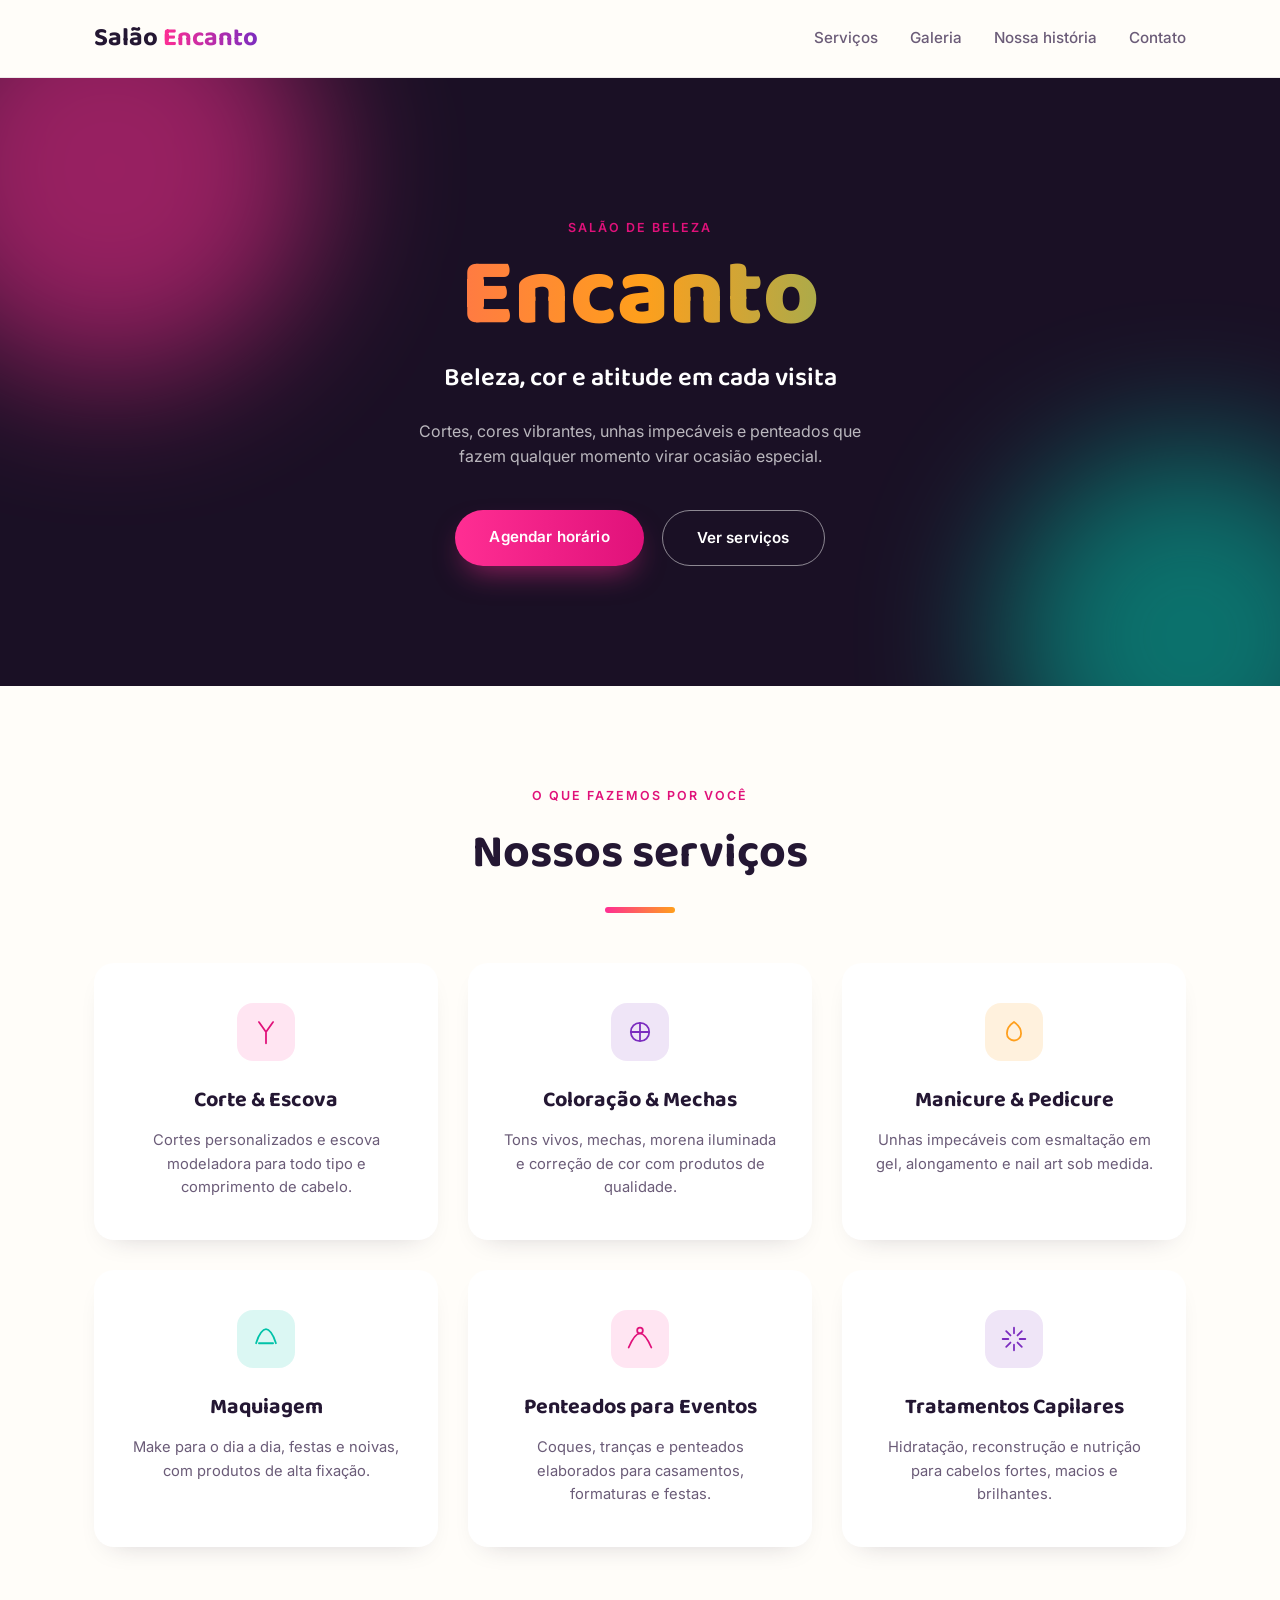
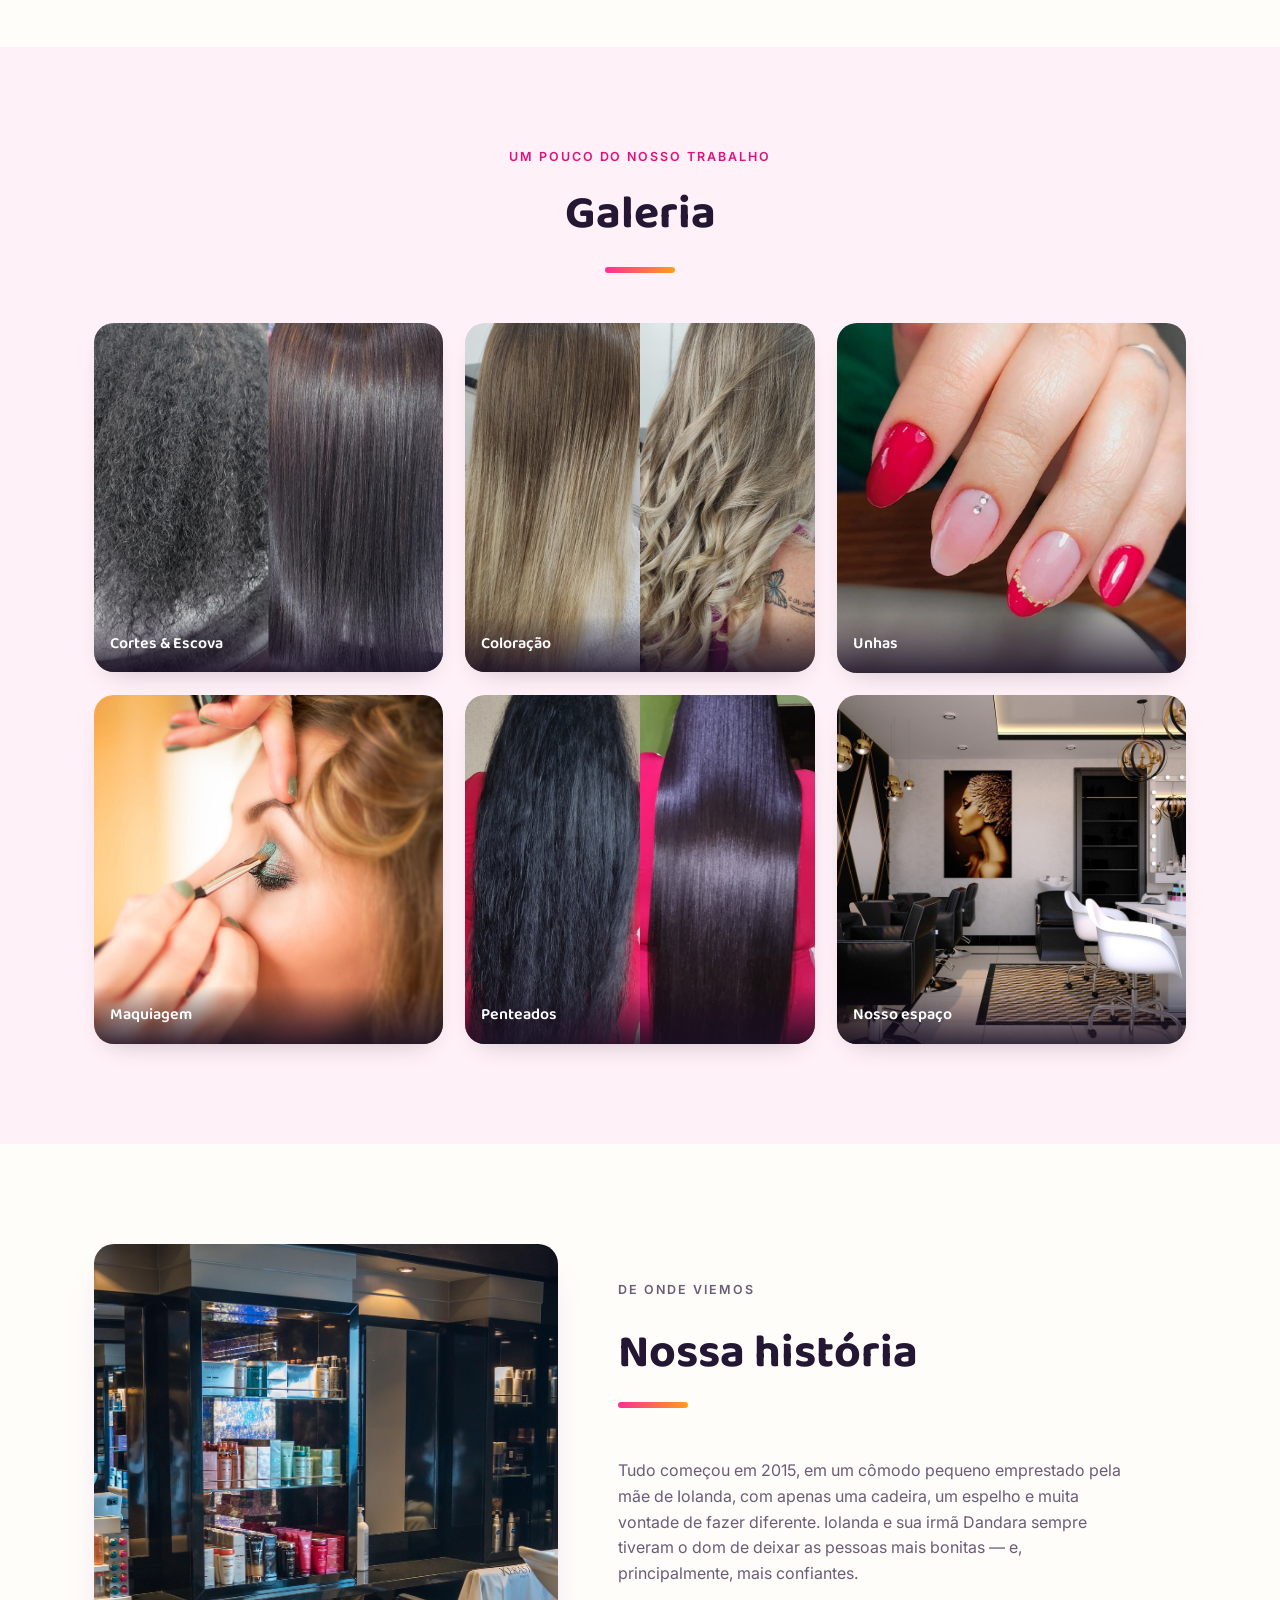
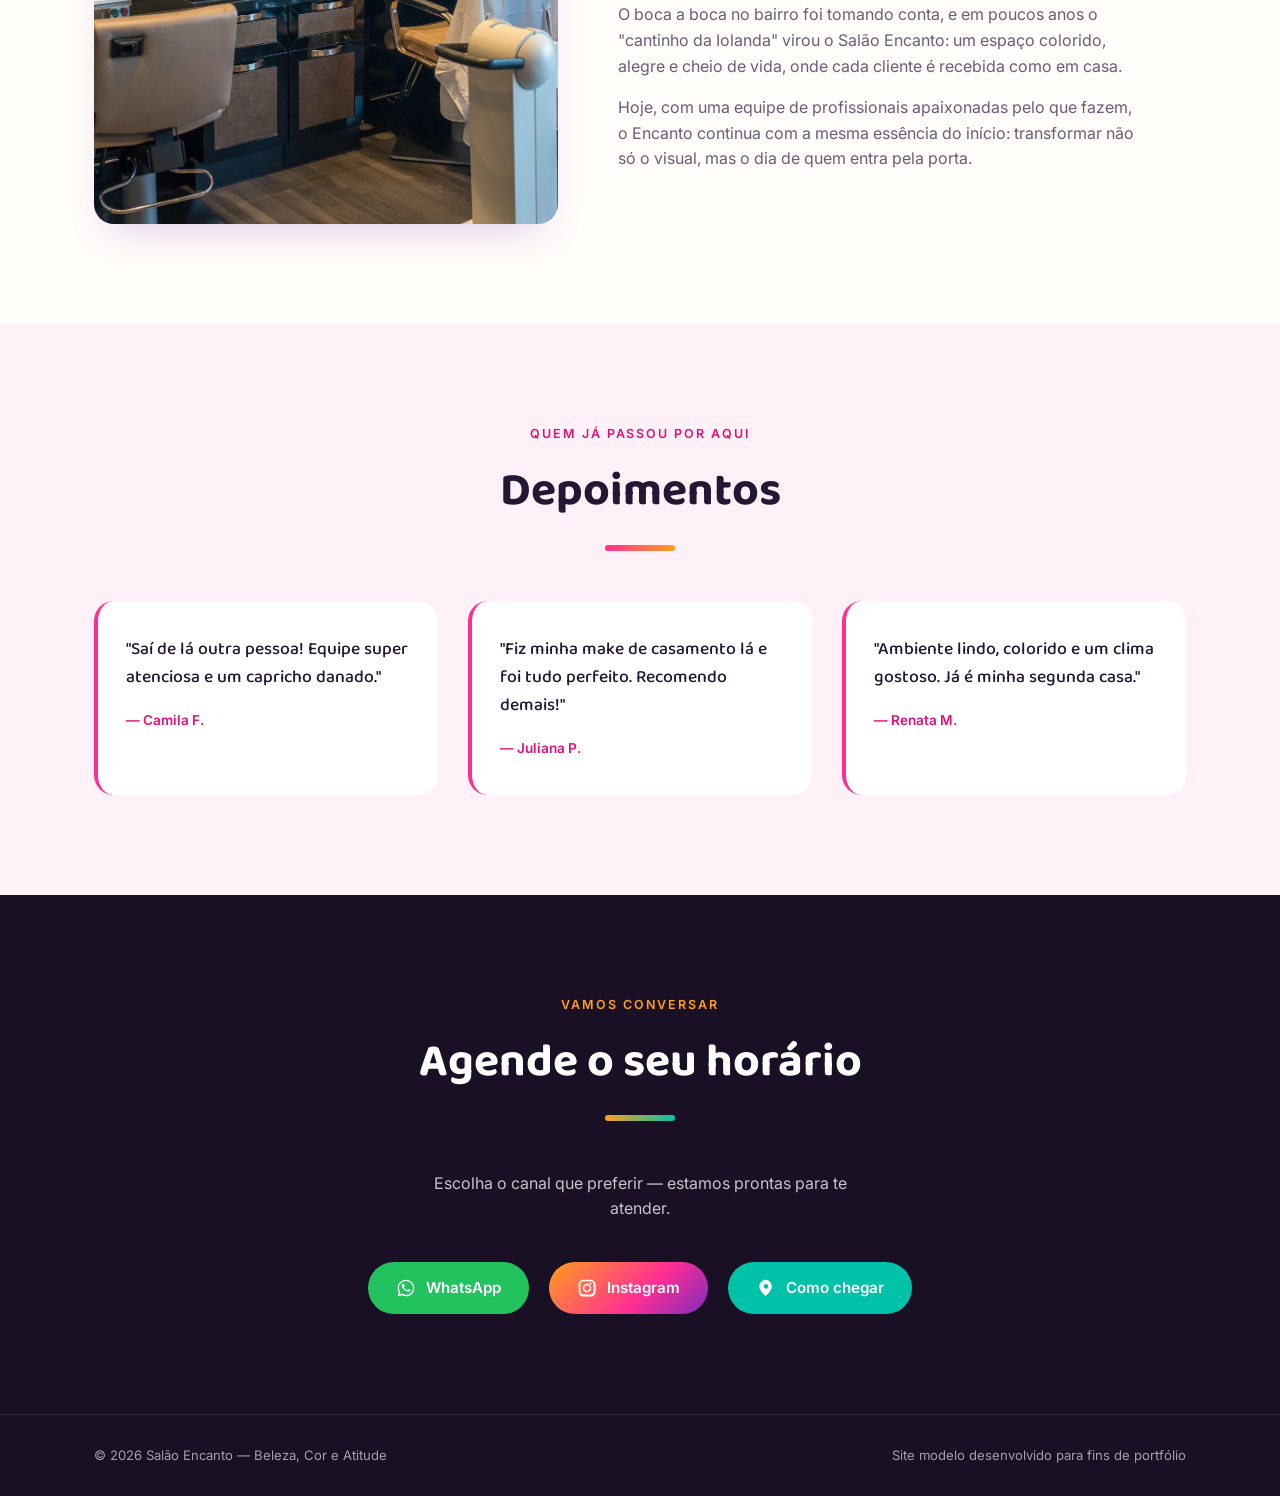
==== negocios-locais/Salão de Beleza/index.html @ fa73af47 "atualizando portfólio" ====
<!DOCTYPE html>
<html lang="pt-BR">
<head>
<meta charset="UTF-8">
<meta name="viewport" content="width=device-width, initial-scale=1.0">
<title>Salão Encanto | Beleza, Cor e Atitude</title>
<link rel="preconnect" href="https://fonts.googleapis.com">
<link rel="preconnect" href="https://fonts.gstatic.com" crossorigin>
<link href="https://fonts.googleapis.com/css2?family=Baloo+2:wght@500;600;700;800&family=Inter:wght@300;400;500;600&display=swap" rel="stylesheet">
<link rel="stylesheet" href="style.css">
</head>
<body>

<!-- ===== CABEÇALHO ===== -->
<header class="header">
  <div class="container header__inner">
    <a href="#topo" class="logo">Salão <span>Encanto</span></a>

    <nav class="nav" id="nav">
      <a href="#servicos">Serviços</a>
      <a href="#galeria">Galeria</a>
      <a href="#historia">Nossa história</a>
      <a href="#contato">Contato</a>
    </nav>

    <button class="nav-toggle" id="navToggle" aria-label="Abrir menu" aria-expanded="false">
      <span></span><span></span><span></span>
    </button>
  </div>
</header>

<!-- ===== HERO ===== -->
<section class="hero" id="topo">
  <div class="hero__blob hero__blob--1" aria-hidden="true"></div>
  <div class="hero__blob hero__blob--2" aria-hidden="true"></div>

  <div class="container hero__content">
    <p class="eyebrow">Salão de Beleza</p>
    <h1>Encanto</h1>
    <p class="hero__subtitle">Beleza, cor e atitude em cada visita</p>
    <p class="hero__text">
      Cortes, cores vibrantes, unhas impecáveis e penteados que fazem
      qualquer momento virar ocasião especial.
    </p>
    <div class="hero__actions">
      <a href="https://wa.me/5500000000000" class="btn btn--primary" target="_blank" rel="noopener">Agendar horário</a>
      <a href="#servicos" class="btn btn--ghost">Ver serviços</a>
    </div>
  </div>
</section>

<!-- ===== SERVIÇOS ===== -->
<section class="section" id="servicos">
  <div class="container">
    <p class="eyebrow eyebrow--center">O que fazemos por você</p>
    <h2 class="section-title">Nossos serviços</h2>

    <div class="cards">

      <article class="card">
        <div class="card__icon card__icon--pink">
          <svg viewBox="0 0 48 48" fill="none"><path d="M14 10 L24 24 L34 10 M24 24 L24 40" stroke="currentColor" stroke-width="2.5" stroke-linecap="round" stroke-linejoin="round"/></svg>
        </div>
        <h3>Corte &amp; Escova</h3>
        <p>Cortes personalizados e escova modeladora para todo tipo e comprimento de cabelo.</p>
      </article>

      <article class="card">
        <div class="card__icon card__icon--purple">
          <svg viewBox="0 0 48 48" fill="none"><circle cx="24" cy="24" r="13" stroke="currentColor" stroke-width="2.5"/><path d="M24 11v26M11 24h26" stroke="currentColor" stroke-width="2.5"/></svg>
        </div>
        <h3>Coloração &amp; Mechas</h3>
        <p>Tons vivos, mechas, morena iluminada e correção de cor com produtos de qualidade.</p>
      </article>

      <article class="card">
        <div class="card__icon card__icon--orange">
          <svg viewBox="0 0 48 48" fill="none"><path d="M24 10c-6 4-10 10-10 16a10 10 0 0 0 20 0c0-6-4-12-10-16Z" stroke="currentColor" stroke-width="2.5"/></svg>
        </div>
        <h3>Manicure &amp; Pedicure</h3>
        <p>Unhas impecáveis com esmaltação em gel, alongamento e nail art sob medida.</p>
      </article>

      <article class="card">
        <div class="card__icon card__icon--teal">
          <svg viewBox="0 0 48 48" fill="none"><path d="M10 30c4-14 10-20 14-20s10 6 14 20" stroke="currentColor" stroke-width="2.5" stroke-linecap="round"/><path d="M14 30h20" stroke="currentColor" stroke-width="2.5" stroke-linecap="round"/></svg>
        </div>
        <h3>Maquiagem</h3>
        <p>Make para o dia a dia, festas e noivas, com produtos de alta fixação.</p>
      </article>

      <article class="card">
        <div class="card__icon card__icon--pink">
          <svg viewBox="0 0 48 48" fill="none"><path d="M8 36c6-14 12-20 16-20s10 6 16 20" stroke="currentColor" stroke-width="2.5" stroke-linecap="round"/><circle cx="24" cy="12" r="4" stroke="currentColor" stroke-width="2.5"/></svg>
        </div>
        <h3>Penteados para Eventos</h3>
        <p>Coques, tranças e penteados elaborados para casamentos, formaturas e festas.</p>
      </article>

      <article class="card">
        <div class="card__icon card__icon--purple">
          <svg viewBox="0 0 48 48" fill="none"><path d="M24 8v8M24 32v8M8 24h8M32 24h8M13 13l6 6M29 29l6 6M35 13l-6 6M19 29l-6 6" stroke="currentColor" stroke-width="2.5" stroke-linecap="round"/></svg>
        </div>
        <h3>Tratamentos Capilares</h3>
        <p>Hidratação, reconstrução e nutrição para cabelos fortes, macios e brilhantes.</p>
      </article>

    </div>
  </div>
</section>

<!-- ===== GALERIA ===== -->
<section class="section section--alt" id="galeria">
  <div class="container">
    <p class="eyebrow eyebrow--center">Um pouco do nosso trabalho</p>
    <h2 class="section-title">Galeria</h2>

    <div class="gallery">
      <figure class="gallery__item">
        <img src="imagens/cabelo-foto02.jfif" alt="Corte de cabelo feminino moderno">
        <figcaption>Cortes &amp; Escova</figcaption>
      </figure>
      <figure class="gallery__item">
        <img src="imagens/cabelo-foto06.jfif" alt="Coloração de cabelo vibrante">
        <figcaption>Coloração</figcaption>
      </figure>
      <figure class="gallery__item">
        <img src="imagens/unha-foto05.jfif" alt="Manicure colorida">
        <figcaption>Unhas</figcaption>
      </figure>
      <figure class="gallery__item">
        <img src="imagens/maquiagem.jpg" alt="Maquiagem para festa">
        <figcaption>Maquiagem</figcaption>
      </figure>
      <figure class="gallery__item">
        <img src="imagens/cabelo-foto04.jfif" alt="Penteado para evento">
        <figcaption>Penteados</figcaption>
      </figure>
      <figure class="gallery__item">
        <img src="imagens/espaço.jpg" alt="Ambiente interno do salão">
        <figcaption>Nosso espaço</figcaption>
      </figure>
    </div>
  </div>
</section>

<!-- ===== NOSSA HISTÓRIA ===== -->
<section class="section" id="historia">
  <div class="container story">
    <div class="story__frame" aria-hidden="true">
      <img src="imagens/salão.jpg" alt="Fachada do Salão Encanto">
    </div>
    <div class="story__text">
      <p class="eyebrow">De onde viemos</p>
      <h2 class="section-title section-title--left">Nossa história</h2>
      <p>
        Tudo começou em 2015, em um cômodo pequeno emprestado pela mãe de
        Iolanda, com apenas uma cadeira, um espelho e muita vontade de fazer
        diferente. Iolanda e sua irmã Dandara sempre tiveram o dom de deixar
        as pessoas mais bonitas — e, principalmente, mais confiantes.
      </p>
      <p>
        O boca a boca no bairro foi tomando conta, e em poucos anos o
        "cantinho da Iolanda" virou o Salão Encanto: um espaço colorido,
        alegre e cheio de vida, onde cada cliente é recebida como em casa.
      </p>
      <p>
        Hoje, com uma equipe de profissionais apaixonadas pelo que fazem, o
        Encanto continua com a mesma essência do início: transformar não só
        o visual, mas o dia de quem entra pela porta.
      </p>
    </div>
  </div>
</section>

<!-- ===== DEPOIMENTOS ===== -->
<section class="section section--alt" id="depoimentos">
  <div class="container">
    <p class="eyebrow eyebrow--center">Quem já passou por aqui</p>
    <h2 class="section-title">Depoimentos</h2>

    <div class="testimonials">
      <blockquote class="testimonial">
        <p>"Saí de lá outra pessoa! Equipe super atenciosa e um capricho danado."</p>
        <cite>— Camila F.</cite>
      </blockquote>
      <blockquote class="testimonial">
        <p>"Fiz minha make de casamento lá e foi tudo perfeito. Recomendo demais!"</p>
        <cite>— Juliana P.</cite>
      </blockquote>
      <blockquote class="testimonial">
        <p>"Ambiente lindo, colorido e um clima gostoso. Já é minha segunda casa."</p>
        <cite>— Renata M.</cite>
      </blockquote>
    </div>
  </div>
</section>

<!-- ===== CONTATO ===== -->
<section class="section section--dark" id="contato">
  <div class="container contact">
    <p class="eyebrow eyebrow--center eyebrow--light">Vamos conversar</p>
    <h2 class="section-title section-title--light">Agende o seu horário</h2>
    <p class="contact__text">
      Escolha o canal que preferir — estamos prontas para te atender.
    </p>

    <div class="contact__buttons">
      <a href="https://wa.me/5500000000000" class="contact-btn contact-btn--whatsapp" target="_blank" rel="noopener">
        <svg viewBox="0 0 24 24" fill="currentColor"><path d="M17.5 14.4c-.3-.1-1.7-.8-1.9-.9-.3-.1-.5-.1-.6.1-.2.3-.7.9-.9 1-.2.2-.3.2-.6.1-.3-.1-1.2-.4-2.3-1.4-.9-.8-1.4-1.7-1.6-2-.2-.3 0-.5.1-.6.1-.1.3-.3.4-.5.1-.1.2-.3.3-.4.1-.2 0-.4 0-.5-.1-.1-.6-1.5-.8-2-.2-.5-.4-.4-.6-.4h-.5c-.2 0-.5.1-.7.3-.2.3-.9.9-.9 2.1 0 1.2.9 2.4 1 2.6.1.2 1.8 2.8 4.4 3.8.6.3 1.1.4 1.5.5.6.2 1.2.2 1.6.1.5-.1 1.7-.7 1.9-1.3.2-.6.2-1.1.2-1.3-.1-.1-.3-.2-.6-.3ZM12 2C6.5 2 2 6.5 2 12c0 1.8.5 3.6 1.4 5.1L2 22l5.1-1.3C8.6 21.5 10.3 22 12 22c5.5 0 10-4.5 10-10S17.5 2 12 2Zm0 18c-1.6 0-3.1-.4-4.5-1.2l-.3-.2-3 .8.8-3-.2-.3C4 14.8 3.6 13.4 3.6 12c0-4.6 3.8-8.4 8.4-8.4s8.4 3.8 8.4 8.4-3.8 8.4-8.4 8.4Z"/></svg>
        <span>WhatsApp</span>
      </a>

      <a href="https://instagram.com/salaoencanto.oficial" class="contact-btn contact-btn--instagram" target="_blank" rel="noopener">
        <svg viewBox="0 0 24 24" fill="currentColor"><path d="M12 2c-2.7 0-3.1 0-4.1.1-1.1 0-1.8.2-2.5.5-.7.3-1.2.6-1.8 1.2-.6.6-.9 1.1-1.2 1.8-.3.7-.4 1.4-.5 2.5C2 9.1 2 9.5 2 12.2s0 3.1.1 4.1c0 1.1.2 1.8.5 2.5.3.7.6 1.2 1.2 1.8.6.6 1.1.9 1.8 1.2.7.3 1.4.4 2.5.5 1 0 1.4.1 4.1.1s3.1 0 4.1-.1c1.1 0 1.8-.2 2.5-.5.7-.3 1.2-.6 1.8-1.2.6-.6.9-1.1 1.2-1.8.3-.7.4-1.4.5-2.5 0-1 .1-1.4.1-4.1s0-3.1-.1-4.1c0-1.1-.2-1.8-.5-2.5-.3-.7-.6-1.2-1.2-1.8-.6-.6-1.1-.9-1.8-1.2-.7-.3-1.4-.4-2.5-.5C15.1 2 14.7 2 12 2Zm0 1.8c2.6 0 3 0 4 .1.9 0 1.5.2 1.8.3.5.2.8.4 1.1.7.3.3.5.6.7 1.1.2.4.3.9.3 1.8.1 1 .1 1.4.1 4s0 3-.1 4c0 .9-.2 1.5-.3 1.8-.2.5-.4.8-.7 1.1-.3.3-.6.5-1.1.7-.4.2-.9.3-1.8.3-1 .1-1.4.1-4 .1s-3 0-4-.1c-.9 0-1.5-.2-1.8-.3-.5-.2-.8-.4-1.1-.7-.3-.3-.5-.6-.7-1.1-.2-.4-.3-.9-.3-1.8-.1-1-.1-1.4-.1-4s0-3 .1-4c0-.9.2-1.5.3-1.8.2-.5.4-.8.7-1.1.3-.3.6-.5 1.1-.7.4-.2.9-.3 1.8-.3 1-.1 1.4-.1 4-.1Zm0 3.1a5.1 5.1 0 1 0 0 10.2 5.1 5.1 0 0 0 0-10.2Zm0 8.4a3.3 3.3 0 1 1 0-6.6 3.3 3.3 0 0 1 0 6.6Zm5.3-8.6a1.2 1.2 0 1 1-2.4 0 1.2 1.2 0 0 1 2.4 0Z"/></svg>
        <span>Instagram</span>
      </a>

      <a href="https://maps.google.com/?q=Salao+Encanto" class="contact-btn contact-btn--maps" target="_blank" rel="noopener">
        <svg viewBox="0 0 24 24" fill="currentColor"><path d="M12 2C7.6 2 4 5.6 4 10c0 5.4 6.8 11.2 7.1 11.4.3.2.5.2.8 0C12.2 21.2 19 15.4 19 10c0-4.4-3.6-8-7-8Zm0 10.8a2.8 2.8 0 1 1 0-5.6 2.8 2.8 0 0 1 0 5.6Z"/></svg>
        <span>Como chegar</span>
      </a>
    </div>
  </div>
</section>

<!-- ===== RODAPÉ ===== -->
<footer class="footer">
  <div class="container footer__inner">
    <p>&copy; 2026 Salão Encanto — Beleza, Cor e Atitude</p>
    <p class="footer__made">Site modelo desenvolvido para fins de portfólio</p>
  </div>
</footer>

<script>
  const navToggle = document.getElementById('navToggle');
  const nav = document.getElementById('nav');
  navToggle.addEventListener('click', () => {
    const isOpen = nav.classList.toggle('nav--open');
    navToggle.classList.toggle('nav-toggle--active', isOpen);
    navToggle.setAttribute('aria-expanded', isOpen);
  });
  nav.querySelectorAll('a').forEach(link => {
    link.addEventListener('click', () => {
      nav.classList.remove('nav--open');
      navToggle.classList.remove('nav-toggle--active');
      navToggle.setAttribute('aria-expanded', false);
    });
  });
</script>

</body>
</html>
---- negocios-locais/Salão de Beleza/style.css ----
/* =========================================================
   TOKENS — paleta viva, tipografia e espaçamentos
========================================================= */
:root {
  --bg: #FFFDF9;
  --bg-alt: #FFF1F7;
  --dark: #1A1025;

  --pink: #FF2E93;
  --pink-deep: #E0117A;
  --purple: #7B2CBF;
  --orange: #FF9F1C;
  --teal: #00C2A8;

  --ink: #241733;
  --ink-soft: #6B5C78;
  --white: #FFFFFF;

  --font-display: 'Baloo 2', sans-serif;
  --font-body: 'Inter', sans-serif;

  --radius: 20px;
  --container: 1140px;
  --shadow: 0 20px 40px -18px rgba(123, 44, 191, 0.28);
}

* { box-sizing: border-box; margin: 0; padding: 0; }

html { scroll-behavior: smooth; }

body {
  font-family: var(--font-body);
  color: var(--ink);
  background: var(--bg);
  line-height: 1.6;
  font-weight: 400;
}

img { max-width: 100%; display: block; }
a { text-decoration: none; color: inherit; }

.container {
  max-width: var(--container);
  margin: 0 auto;
  padding: 0 24px;
}

@media (prefers-reduced-motion: reduce) {
  html { scroll-behavior: auto; }
  * { animation-duration: 0.001ms !important; transition-duration: 0.001ms !important; }
}

a:focus-visible,
button:focus-visible {
  outline: 2px solid var(--pink-deep);
  outline-offset: 3px;
}

/* =========================================================
   TÍTULOS
========================================================= */
.eyebrow {
  font-family: var(--font-body);
  text-transform: uppercase;
  letter-spacing: 0.16em;
  font-size: 0.78rem;
  color: var(--pink-deep);
  font-weight: 600;
  margin-bottom: 10px;
}

.eyebrow--center { text-align: center; }
.eyebrow--light { color: var(--orange); }

.section-title {
  font-family: var(--font-display);
  font-size: clamp(2rem, 4vw, 2.9rem);
  font-weight: 700;
  color: var(--ink);
  text-align: center;
  position: relative;
  padding-bottom: 22px;
  margin-bottom: 50px;
}

/* assinatura visual: um traço grosso e colorido em degradê,
   remetendo a um risco de batom / esmalte */
.section-title::after {
  content: "";
  position: absolute;
  bottom: 0;
  left: 50%;
  transform: translateX(-50%);
  width: 70px;
  height: 6px;
  border-radius: 999px;
  background: linear-gradient(90deg, var(--pink), var(--orange));
}

.section-title--left { text-align: left; padding-bottom: 18px; }
.section-title--left::after { left: 0; transform: none; }

.section-title--light { color: var(--white); }
.section-title--light::after { background: linear-gradient(90deg, var(--orange), var(--teal)); }

/* =========================================================
   CABEÇALHO
========================================================= */
.header {
  position: sticky;
  top: 0;
  z-index: 100;
  background: rgba(255, 253, 249, 0.92);
  backdrop-filter: blur(8px);
  border-bottom: 1px solid rgba(36, 23, 51, 0.08);
}

.header__inner {
  display: flex;
  align-items: center;
  justify-content: space-between;
  padding-top: 18px;
  padding-bottom: 18px;
}

.logo {
  font-family: var(--font-display);
  font-size: 1.6rem;
  font-weight: 700;
  color: var(--ink);
}

.logo span {
  background: linear-gradient(90deg, var(--pink), var(--purple));
  -webkit-background-clip: text;
  background-clip: text;
  color: transparent;
}

.nav { display: flex; gap: 32px; }

.nav a {
  font-size: 0.95rem;
  font-weight: 500;
  color: var(--ink-soft);
  transition: color 0.2s ease;
}

.nav a:hover { color: var(--pink-deep); }

.nav-toggle {
  display: none;
  flex-direction: column;
  justify-content: center;
  gap: 5px;
  width: 34px;
  height: 34px;
  background: none;
  border: none;
  cursor: pointer;
}

.nav-toggle span {
  display: block;
  width: 100%;
  height: 3px;
  border-radius: 2px;
  background: var(--ink);
  transition: transform 0.25s ease, opacity 0.25s ease;
}

/* =========================================================
   HERO
========================================================= */
.hero {
  position: relative;
  padding: 140px 0 120px;
  overflow: hidden;
  background: var(--dark);
  text-align: center;
  isolation: isolate;
}

/* assinatura visual: "blobs" coloridos flutuando atrás do texto,
   trazendo a energia vibrante de um salão de beleza */
.hero__blob {
  position: absolute;
  border-radius: 50%;
  filter: blur(70px);
  opacity: 0.55;
  z-index: -1;
}

.hero__blob--1 {
  width: 420px;
  height: 420px;
  background: var(--pink);
  top: -120px;
  left: -100px;
}

.hero__blob--2 {
  width: 380px;
  height: 380px;
  background: var(--teal);
  bottom: -140px;
  right: -100px;
}

.hero h1 {
  font-family: var(--font-display);
  font-size: clamp(3.2rem, 9vw, 6rem);
  font-weight: 800;
  line-height: 1;
  background: linear-gradient(90deg, var(--pink) 0%, var(--orange) 50%, var(--teal) 100%);
  -webkit-background-clip: text;
  background-clip: text;
  color: transparent;
}

.hero__subtitle {
  font-family: var(--font-display);
  font-size: clamp(1.2rem, 2.5vw, 1.6rem);
  color: var(--white);
  font-weight: 600;
  margin-top: 14px;
}

.hero__text {
  max-width: 480px;
  margin: 20px auto 0;
  color: rgba(255, 255, 255, 0.7);
  font-size: 1rem;
}

.hero__actions {
  display: flex;
  gap: 18px;
  justify-content: center;
  margin-top: 40px;
  flex-wrap: wrap;
}

/* =========================================================
   BOTÕES
========================================================= */
.btn {
  display: inline-block;
  padding: 15px 34px;
  border-radius: 999px;
  font-size: 0.95rem;
  font-weight: 600;
  letter-spacing: 0.01em;
  transition: transform 0.2s ease, box-shadow 0.2s ease, filter 0.2s ease;
}

.btn--primary {
  background: linear-gradient(90deg, var(--pink), var(--pink-deep));
  color: var(--white);
  box-shadow: 0 14px 30px -10px rgba(255, 46, 147, 0.55);
}

.btn--primary:hover { transform: translateY(-2px); filter: brightness(1.06); }

.btn--ghost {
  border: 1.5px solid rgba(255, 255, 255, 0.5);
  color: var(--white);
}

.btn--ghost:hover { background: rgba(255, 255, 255, 0.12); }

/* =========================================================
   SEÇÕES GERAIS
========================================================= */
.section { padding: 100px 0; }
.section--alt { background: var(--bg-alt); }
.section--dark { background: var(--dark); }

/* =========================================================
   CARDS DE SERVIÇOS
========================================================= */
.cards {
  display: grid;
  grid-template-columns: repeat(3, 1fr);
  gap: 30px;
}

.card {
  background: var(--white);
  border-radius: var(--radius);
  padding: 40px 30px;
  text-align: center;
  box-shadow: 0 12px 28px -18px rgba(36, 23, 51, 0.25);
  transition: transform 0.25s ease, box-shadow 0.25s ease;
}

.card:hover { transform: translateY(-6px); box-shadow: var(--shadow); }

.card__icon {
  width: 58px;
  height: 58px;
  margin: 0 auto 22px;
  padding: 12px;
  border-radius: 16px;
}

.card__icon svg { width: 100%; height: 100%; }

.card__icon--pink { background: rgba(255, 46, 147, 0.12); color: var(--pink-deep); }
.card__icon--purple { background: rgba(123, 44, 191, 0.12); color: var(--purple); }
.card__icon--orange { background: rgba(255, 159, 28, 0.15); color: var(--orange); }
.card__icon--teal { background: rgba(0, 194, 168, 0.14); color: var(--teal); }

.card h3 {
  font-family: var(--font-display);
  font-size: 1.35rem;
  font-weight: 700;
  margin-bottom: 12px;
  color: var(--ink);
}

.card p { font-size: 0.92rem; color: var(--ink-soft); }

/* =========================================================
   GALERIA (cards de fotos)
========================================================= */
.gallery {
  display: grid;
  grid-template-columns: repeat(3, 1fr);
  gap: 22px;
}

.gallery__item {
  position: relative;
  border-radius: var(--radius);
  overflow: hidden;
  aspect-ratio: 1 / 1;
  box-shadow: 0 12px 28px -16px rgba(36, 23, 51, 0.3);
}

.gallery__item img {
  width: 100%;
  height: 100%;
  object-fit: cover;
  transition: transform 0.4s ease;
}

.gallery__item:hover img { transform: scale(1.08); }

.gallery__item figcaption {
  position: absolute;
  left: 0;
  right: 0;
  bottom: 0;
  padding: 16px;
  font-family: var(--font-display);
  font-weight: 600;
  font-size: 1rem;
  color: var(--white);
  background: linear-gradient(0deg, rgba(26, 16, 37, 0.85) 0%, rgba(26, 16, 37, 0) 100%);
}

/* =========================================================
   NOSSA HISTÓRIA
========================================================= */
.story {
  display: grid;
  grid-template-columns: 0.9fr 1.1fr;
  gap: 60px;
  align-items: center;
}

.story__frame {
  aspect-ratio: 4 / 5;
  border-radius: var(--radius);
  overflow: hidden;
  box-shadow: var(--shadow);
}

.story__frame img { width: 100%; height: 100%; object-fit: cover; }

.story__text p {
  color: var(--ink-soft);
  margin-bottom: 16px;
  max-width: 520px;
}

/* =========================================================
   DEPOIMENTOS
========================================================= */
.testimonials {
  display: grid;
  grid-template-columns: repeat(3, 1fr);
  gap: 30px;
}

.testimonial {
  background: var(--white);
  border-radius: var(--radius);
  padding: 34px 28px;
  border-left: 4px solid var(--pink);
}

.testimonial p {
  font-family: var(--font-display);
  font-weight: 500;
  font-size: 1.1rem;
  color: var(--ink);
  margin-bottom: 16px;
}

.testimonial cite {
  font-size: 0.85rem;
  color: var(--pink-deep);
  font-style: normal;
  font-weight: 600;
}

/* =========================================================
   CONTATO
========================================================= */
.contact { text-align: center; }

.contact__text {
  color: rgba(255, 255, 255, 0.75);
  max-width: 420px;
  margin: 0 auto 40px;
}

.contact__buttons {
  display: flex;
  justify-content: center;
  gap: 20px;
  flex-wrap: wrap;
}

.contact-btn {
  display: flex;
  align-items: center;
  gap: 10px;
  padding: 14px 28px;
  border-radius: 999px;
  font-size: 0.95rem;
  font-weight: 600;
  color: var(--white);
  transition: transform 0.2s ease, filter 0.2s ease;
}

.contact-btn svg { width: 20px; height: 20px; }
.contact-btn:hover { transform: translateY(-3px); filter: brightness(1.08); }

.contact-btn--whatsapp { background: #22C35E; }
.contact-btn--instagram { background: linear-gradient(135deg, var(--orange), var(--pink) 60%, var(--purple)); }
.contact-btn--maps { background: var(--teal); }

/* =========================================================
   RODAPÉ
========================================================= */
.footer {
  background: var(--dark);
  padding: 30px 0;
  border-top: 1px solid rgba(255, 255, 255, 0.08);
}

.footer__inner {
  display: flex;
  justify-content: space-between;
  flex-wrap: wrap;
  gap: 8px;
  color: rgba(255, 255, 255, 0.6);
  font-size: 0.82rem;
}

/* =========================================================
   RESPONSIVIDADE — TABLET (≤ 900px)
========================================================= */
@media (max-width: 900px) {
  .cards { grid-template-columns: repeat(2, 1fr); }
  .gallery { grid-template-columns: repeat(2, 1fr); }
  .testimonials { grid-template-columns: 1fr; }

  .story {
    grid-template-columns: 1fr;
    gap: 36px;
  }
  .story__frame { order: -1; max-width: 340px; margin: 0 auto; }
  .story__text { text-align: center; }
  .story__text p { margin-left: auto; margin-right: auto; }
  .section-title--left { text-align: center; }
  .section-title--left::after { left: 50%; transform: translateX(-50%); }

  .section { padding: 80px 0; }
}

/* =========================================================
   RESPONSIVIDADE — MENU MOBILE / SMARTPHONE (≤ 720px)
========================================================= */
@media (max-width: 720px) {
  .nav-toggle { display: flex; }

  .nav {
    position: absolute;
    top: 100%;
    left: 0;
    right: 0;
    background: var(--bg);
    flex-direction: column;
    align-items: center;
    gap: 0;
    max-height: 0;
    overflow: hidden;
    transition: max-height 0.3s ease;
    border-bottom: 1px solid rgba(36, 23, 51, 0.08);
  }

  .nav.nav--open { max-height: 300px; }

  .nav a {
    padding: 16px 0;
    width: 100%;
    text-align: center;
    border-top: 1px solid rgba(36, 23, 51, 0.06);
  }

  .nav-toggle--active span:nth-child(1) { transform: translateY(8px) rotate(45deg); }
  .nav-toggle--active span:nth-child(2) { opacity: 0; }
  .nav-toggle--active span:nth-child(3) { transform: translateY(-8px) rotate(-45deg); }

  .hero { padding: 110px 0 90px; }
}

/* =========================================================
   RESPONSIVIDADE — SMARTPHONES PEQUENOS (≤ 480px)
========================================================= */
@media (max-width: 480px) {
  .container { padding: 0 18px; }

  .cards { grid-template-columns: 1fr; }
  .gallery { grid-template-columns: repeat(2, 1fr); gap: 14px; }

  .hero__actions { flex-direction: column; align-items: stretch; }
  .btn { text-align: center; }

  .contact__buttons { flex-direction: column; align-items: stretch; }
  .contact-btn { justify-content: center; }

  .section { padding: 64px 0; }
  .section-title { margin-bottom: 36px; }
}
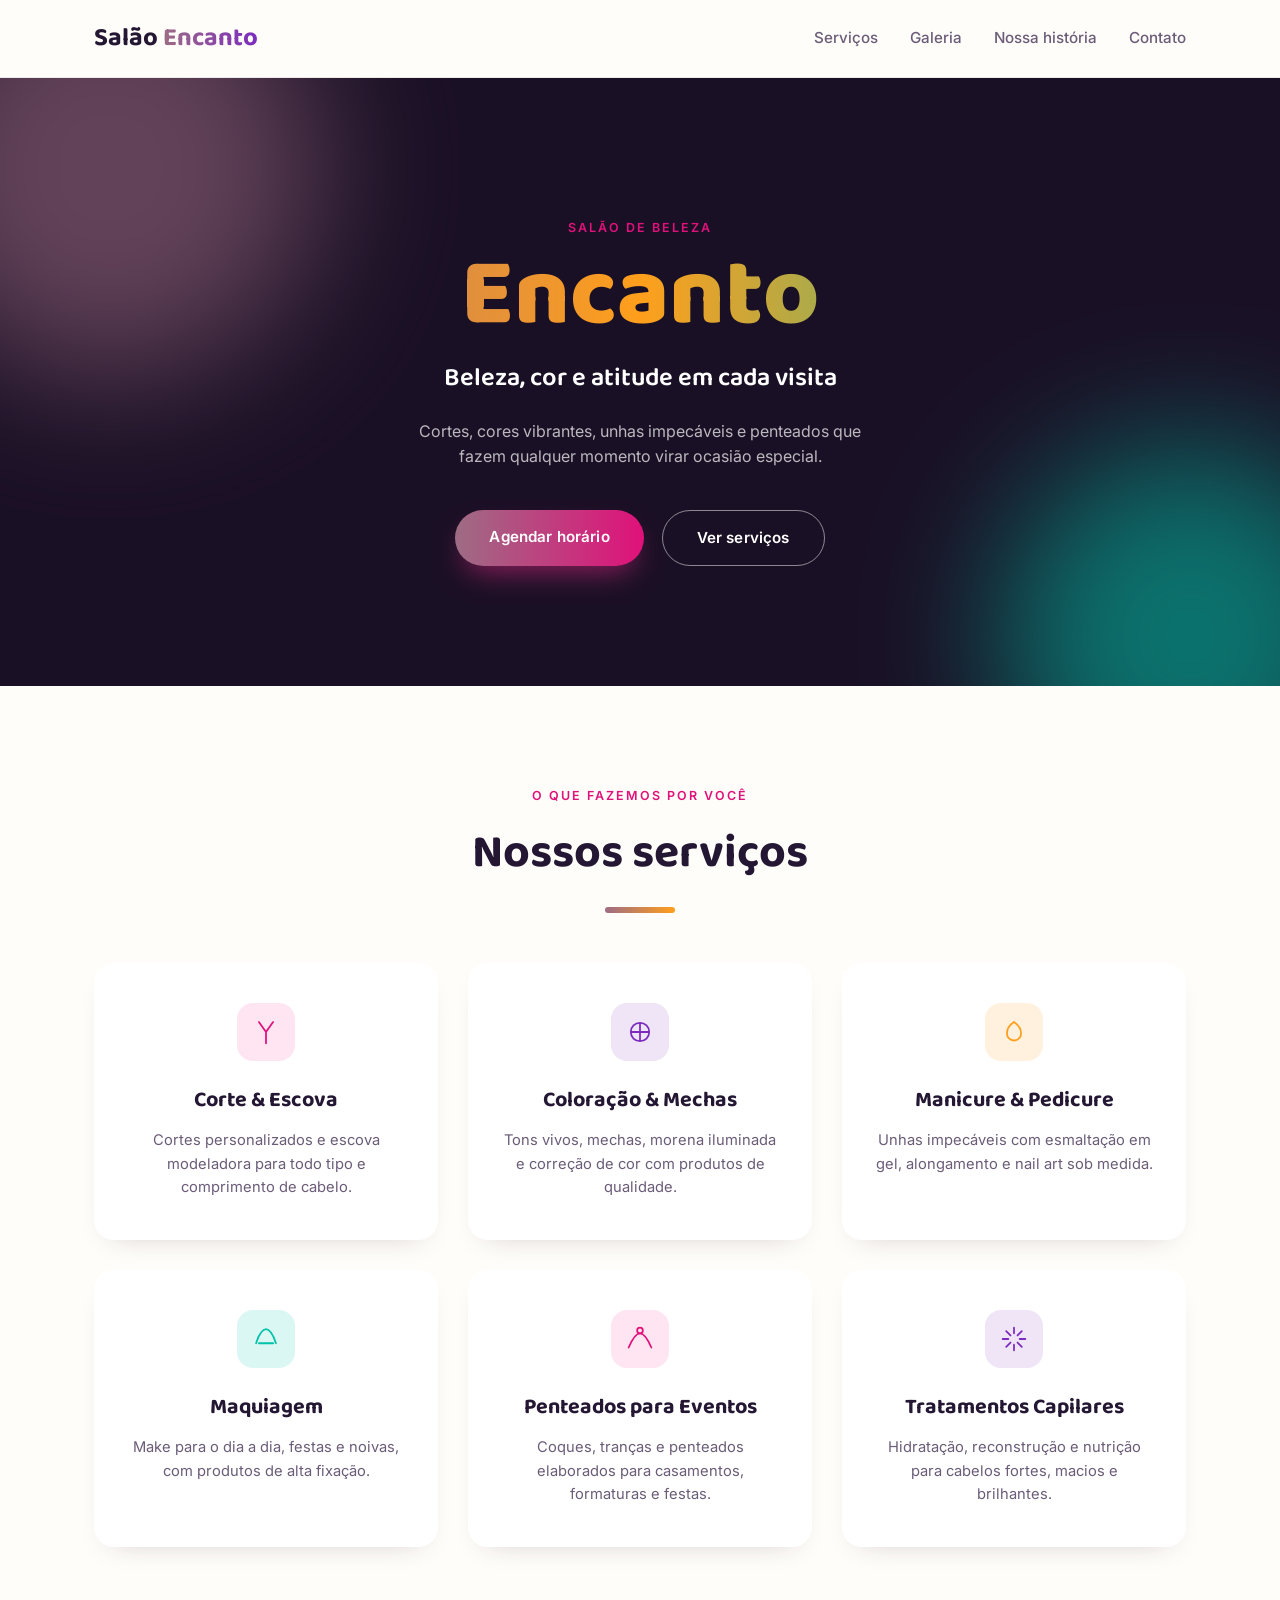
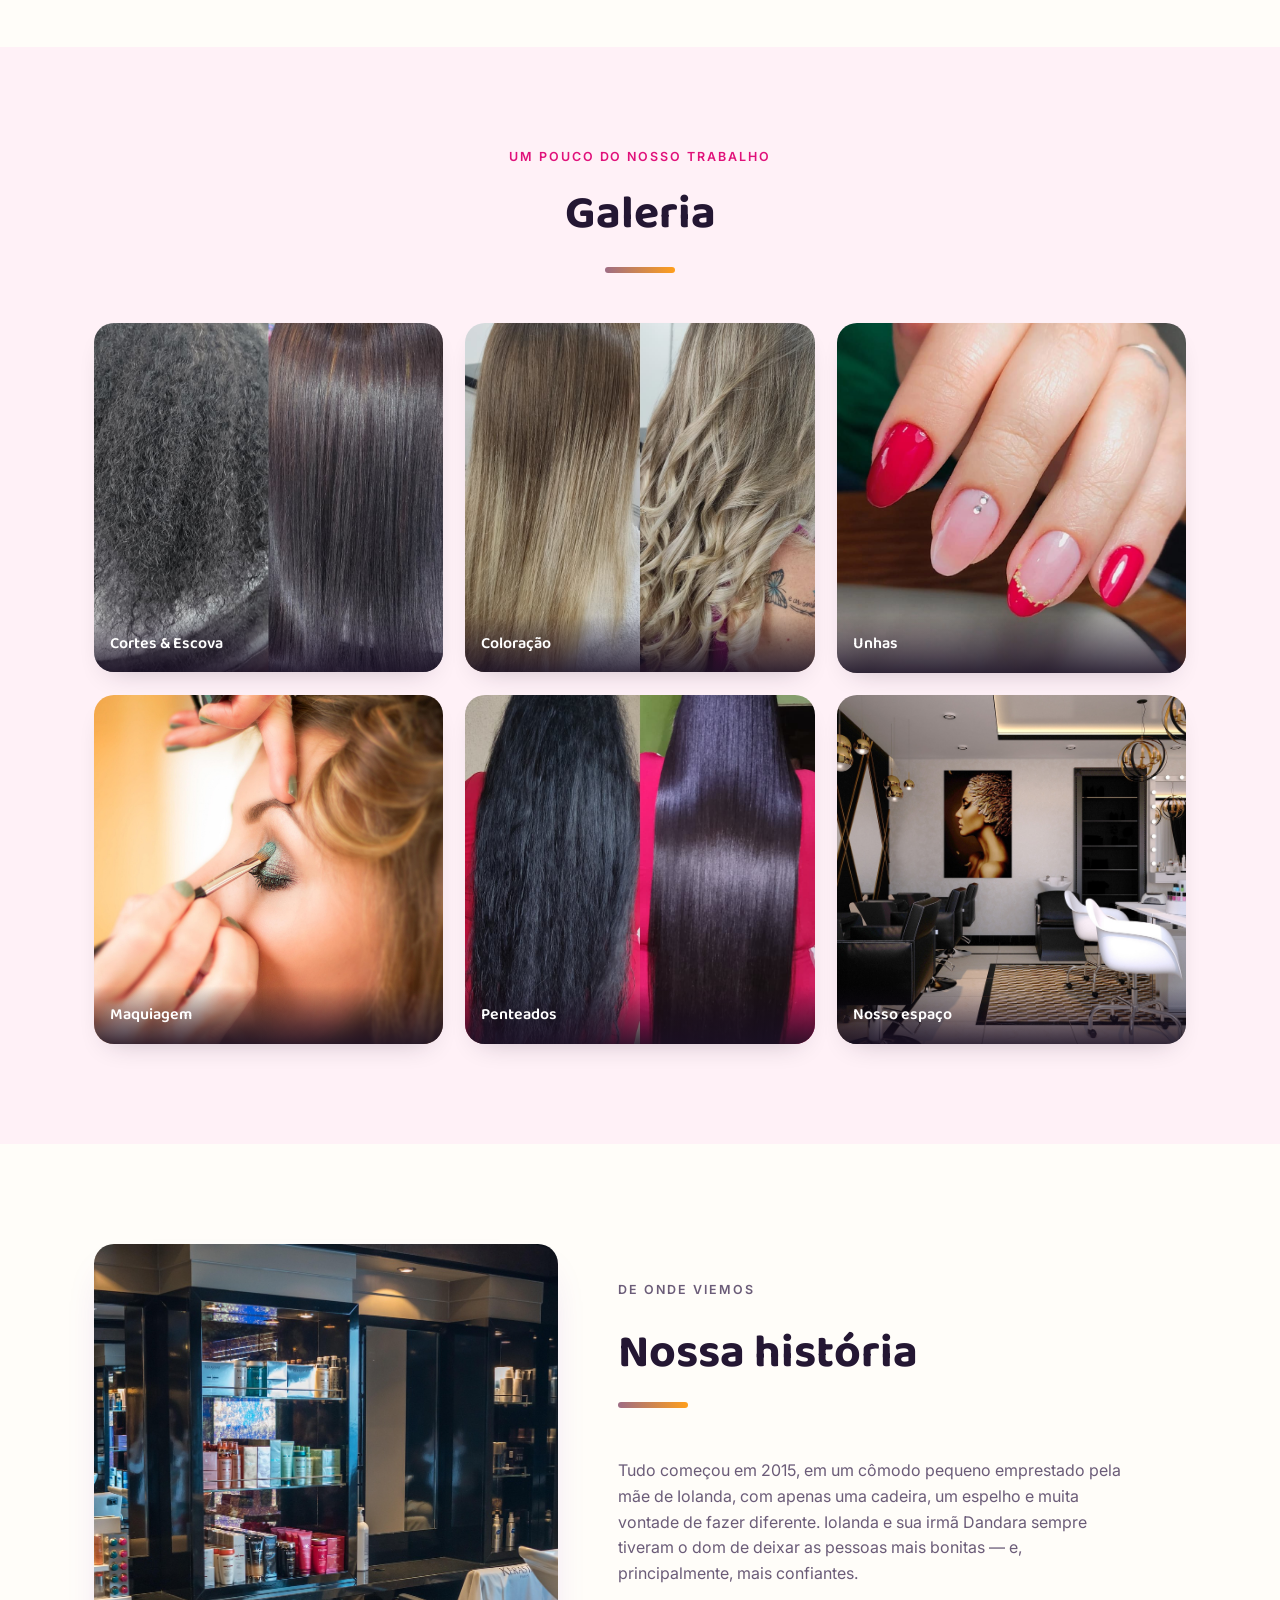
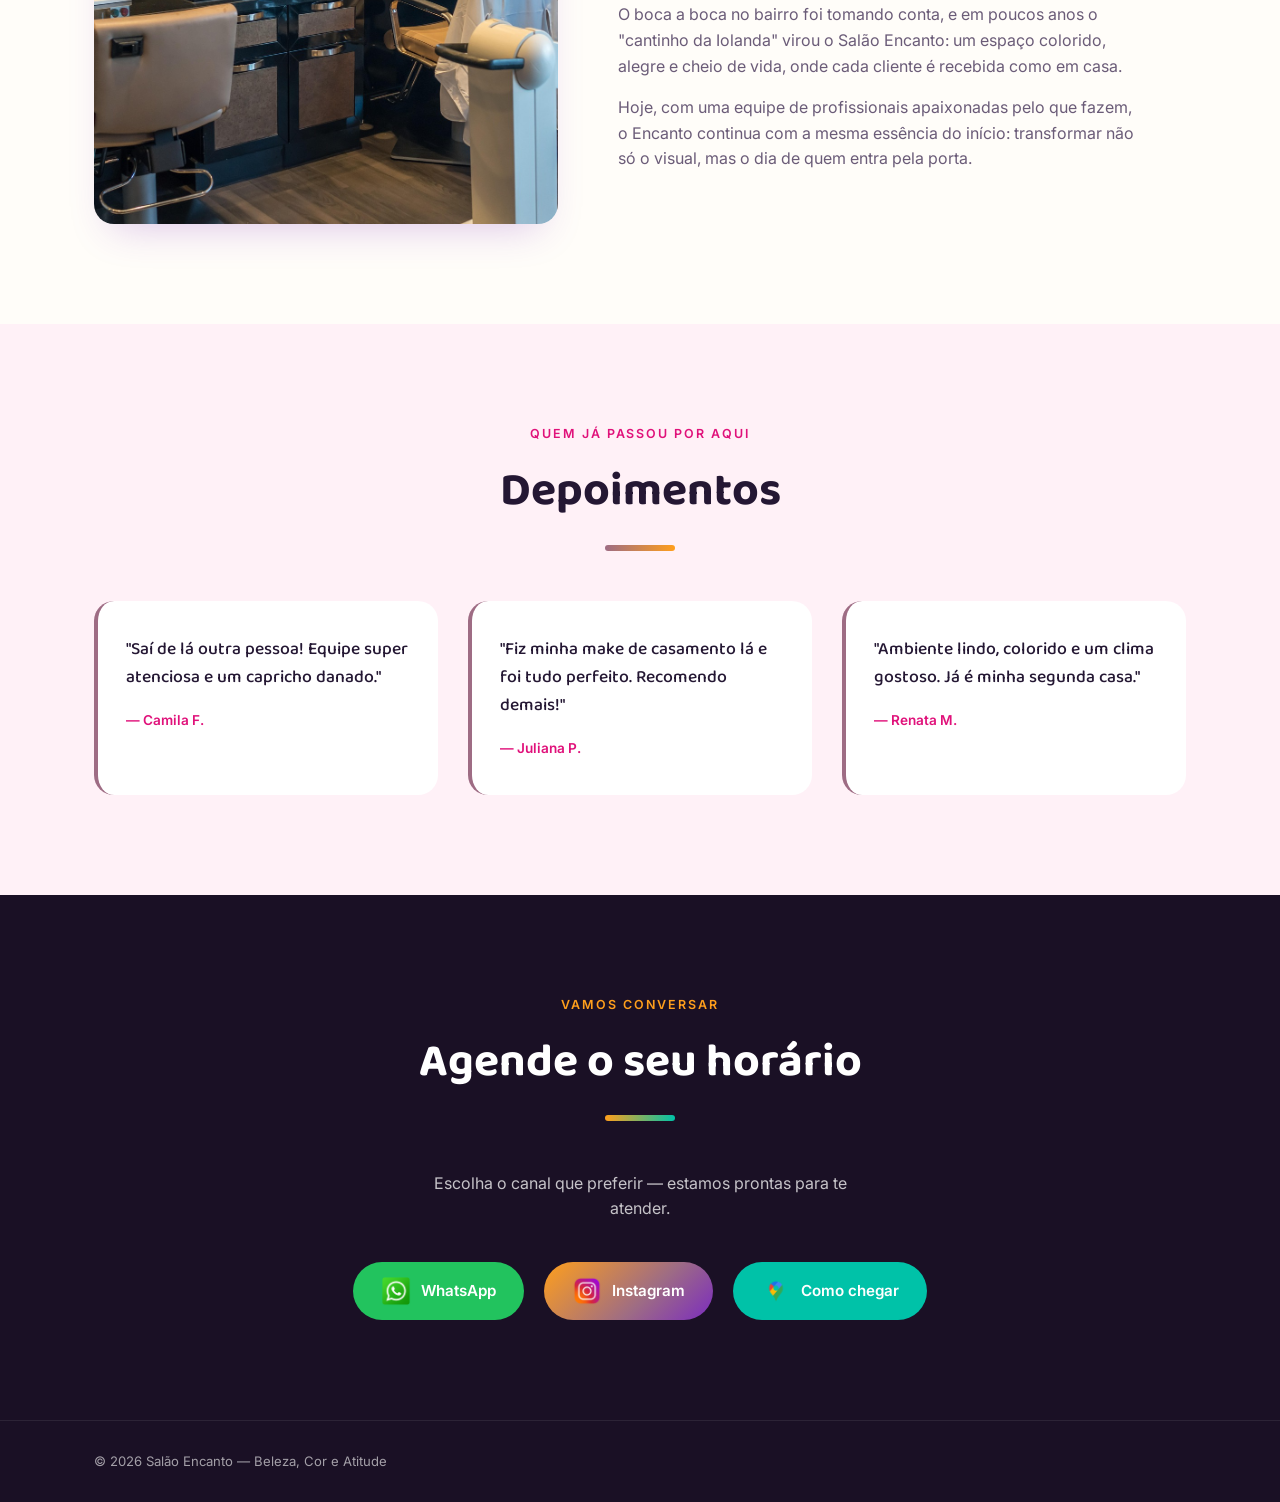
==== commit 0b8209ee: "atualizando" ====
--- a/negocios-locais/Salão de Beleza/index.html
+++ b/negocios-locais/Salão de Beleza/index.html
@@ -207,17 +207,17 @@
 
     <div class="contact__buttons">
       <a href="https://wa.me/5500000000000" class="contact-btn contact-btn--whatsapp" target="_blank" rel="noopener">
-        <svg viewBox="0 0 24 24" fill="currentColor"><path d="M17.5 14.4c-.3-.1-1.7-.8-1.9-.9-.3-.1-.5-.1-.6.1-.2.3-.7.9-.9 1-.2.2-.3.2-.6.1-.3-.1-1.2-.4-2.3-1.4-.9-.8-1.4-1.7-1.6-2-.2-.3 0-.5.1-.6.1-.1.3-.3.4-.5.1-.1.2-.3.3-.4.1-.2 0-.4 0-.5-.1-.1-.6-1.5-.8-2-.2-.5-.4-.4-.6-.4h-.5c-.2 0-.5.1-.7.3-.2.3-.9.9-.9 2.1 0 1.2.9 2.4 1 2.6.1.2 1.8 2.8 4.4 3.8.6.3 1.1.4 1.5.5.6.2 1.2.2 1.6.1.5-.1 1.7-.7 1.9-1.3.2-.6.2-1.1.2-1.3-.1-.1-.3-.2-.6-.3ZM12 2C6.5 2 2 6.5 2 12c0 1.8.5 3.6 1.4 5.1L2 22l5.1-1.3C8.6 21.5 10.3 22 12 22c5.5 0 10-4.5 10-10S17.5 2 12 2Zm0 18c-1.6 0-3.1-.4-4.5-1.2l-.3-.2-3 .8.8-3-.2-.3C4 14.8 3.6 13.4 3.6 12c0-4.6 3.8-8.4 8.4-8.4s8.4 3.8 8.4 8.4-3.8 8.4-8.4 8.4Z"/></svg>
+        <img src="imagens/whatsapp.png" alt="whatsapp" width="30px" height="30px">
         <span>WhatsApp</span>
       </a>
 
-      <a href="https://instagram.com/salaoencanto.oficial" class="contact-btn contact-btn--instagram" target="_blank" rel="noopener">
-        <svg viewBox="0 0 24 24" fill="currentColor"><path d="M12 2c-2.7 0-3.1 0-4.1.1-1.1 0-1.8.2-2.5.5-.7.3-1.2.6-1.8 1.2-.6.6-.9 1.1-1.2 1.8-.3.7-.4 1.4-.5 2.5C2 9.1 2 9.5 2 12.2s0 3.1.1 4.1c0 1.1.2 1.8.5 2.5.3.7.6 1.2 1.2 1.8.6.6 1.1.9 1.8 1.2.7.3 1.4.4 2.5.5 1 0 1.4.1 4.1.1s3.1 0 4.1-.1c1.1 0 1.8-.2 2.5-.5.7-.3 1.2-.6 1.8-1.2.6-.6.9-1.1 1.2-1.8.3-.7.4-1.4.5-2.5 0-1 .1-1.4.1-4.1s0-3.1-.1-4.1c0-1.1-.2-1.8-.5-2.5-.3-.7-.6-1.2-1.2-1.8-.6-.6-1.1-.9-1.8-1.2-.7-.3-1.4-.4-2.5-.5C15.1 2 14.7 2 12 2Zm0 1.8c2.6 0 3 0 4 .1.9 0 1.5.2 1.8.3.5.2.8.4 1.1.7.3.3.5.6.7 1.1.2.4.3.9.3 1.8.1 1 .1 1.4.1 4s0 3-.1 4c0 .9-.2 1.5-.3 1.8-.2.5-.4.8-.7 1.1-.3.3-.6.5-1.1.7-.4.2-.9.3-1.8.3-1 .1-1.4.1-4 .1s-3 0-4-.1c-.9 0-1.5-.2-1.8-.3-.5-.2-.8-.4-1.1-.7-.3-.3-.5-.6-.7-1.1-.2-.4-.3-.9-.3-1.8-.1-1-.1-1.4-.1-4s0-3 .1-4c0-.9.2-1.5.3-1.8.2-.5.4-.8.7-1.1.3-.3.6-.5 1.1-.7.4-.2.9-.3 1.8-.3 1-.1 1.4-.1 4-.1Zm0 3.1a5.1 5.1 0 1 0 0 10.2 5.1 5.1 0 0 0 0-10.2Zm0 8.4a3.3 3.3 0 1 1 0-6.6 3.3 3.3 0 0 1 0 6.6Zm5.3-8.6a1.2 1.2 0 1 1-2.4 0 1.2 1.2 0 0 1 2.4 0Z"/></svg>
+      <a href="https://instagram.com/" class="contact-btn contact-btn--instagram" target="_blank" rel="noopener">
+       <img src="imagens/instagram.png" alt="instagram" width="30px" height="30px">
         <span>Instagram</span>
       </a>
 
-      <a href="https://maps.google.com/?q=Salao+Encanto" class="contact-btn contact-btn--maps" target="_blank" rel="noopener">
-        <svg viewBox="0 0 24 24" fill="currentColor"><path d="M12 2C7.6 2 4 5.6 4 10c0 5.4 6.8 11.2 7.1 11.4.3.2.5.2.8 0C12.2 21.2 19 15.4 19 10c0-4.4-3.6-8-7-8Zm0 10.8a2.8 2.8 0 1 1 0-5.6 2.8 2.8 0 0 1 0 5.6Z"/></svg>
+      <a href="https://maps.google.com/" class="contact-btn contact-btn--maps" target="_blank" rel="noopener">
+        <img src="imagens/localizacao.png" alt="localizacao" width="30px" height="30px">
         <span>Como chegar</span>
       </a>
     </div>
@@ -228,8 +228,7 @@
 <footer class="footer">
   <div class="container footer__inner">
     <p>&copy; 2026 Salão Encanto — Beleza, Cor e Atitude</p>
-    <p class="footer__made">Site modelo desenvolvido para fins de portfólio</p>
-  </div>
+    </div>
 </footer>
 
 <script>
--- a/negocios-locais/Salão de Beleza/style.css
+++ b/negocios-locais/Salão de Beleza/style.css
@@ -6,7 +6,7 @@
   --bg-alt: #FFF1F7;
   --dark: #1A1025;
 
-  --pink: #FF2E93;
+  --pink: #9e6c84;
   --pink-deep: #E0117A;
   --purple: #7B2CBF;
   --orange: #FF9F1C;
